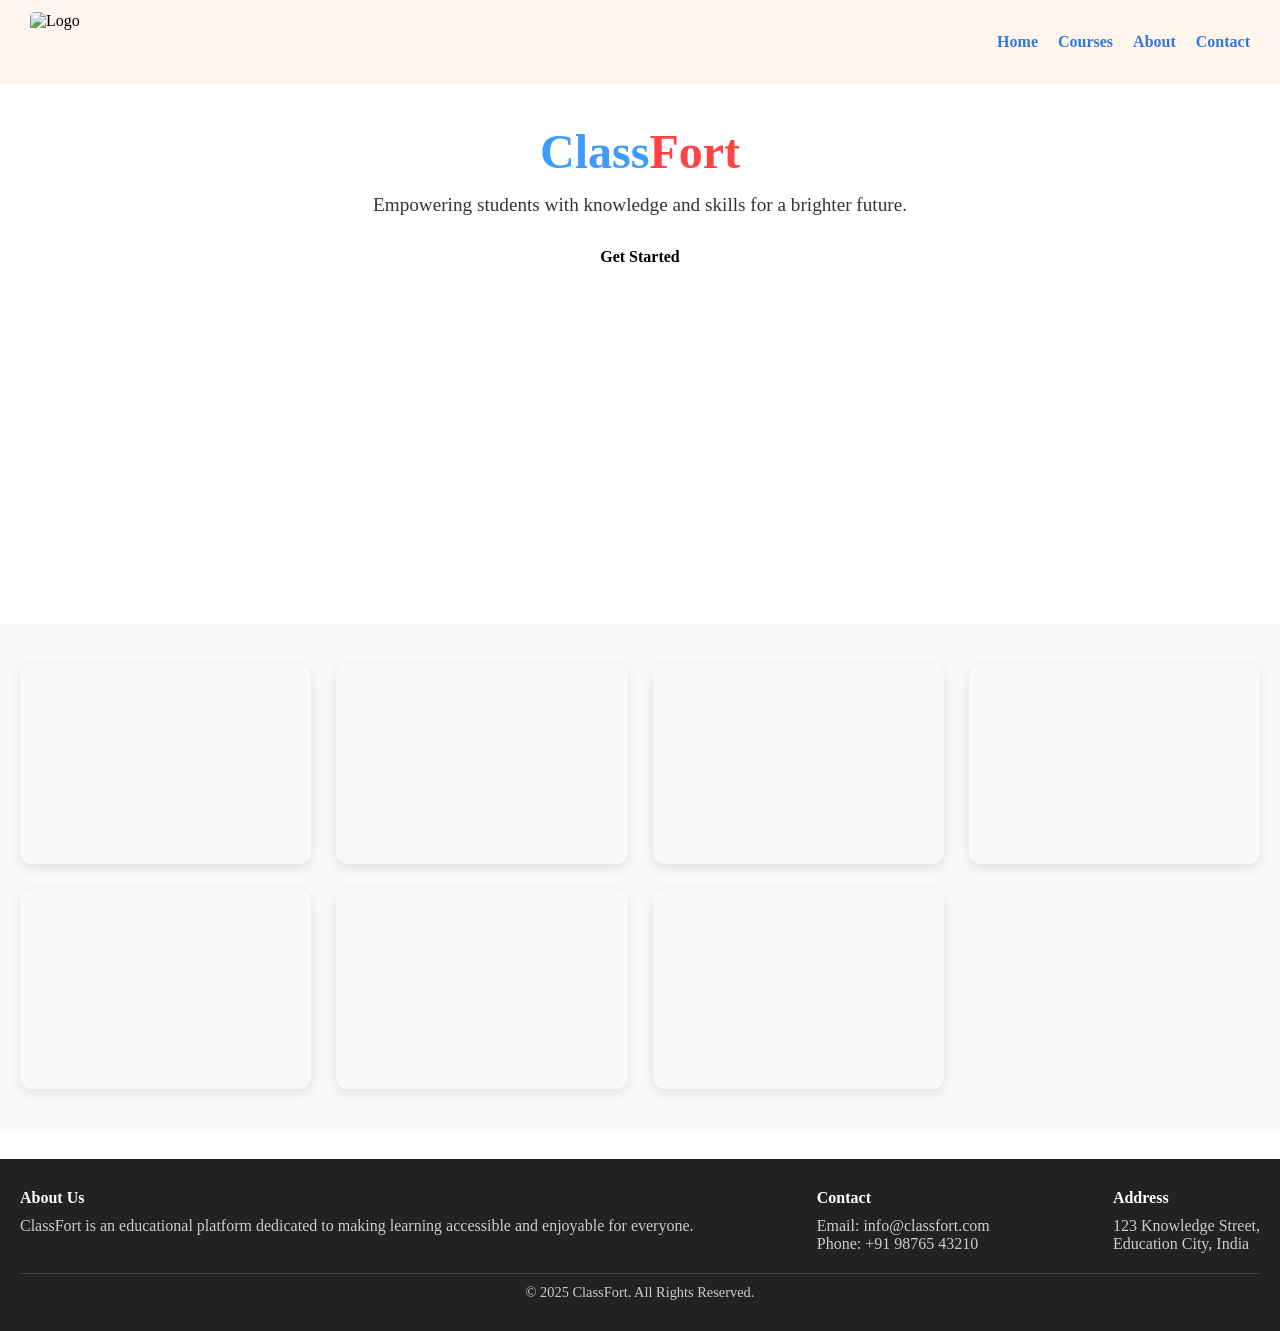
==== index.html @ b30ed2c5 "Update and rename test.html to index.html" ====
<!DOCTYPE html>
<html lang="en">
<head>
  <meta charset="UTF-8">
  <meta name="viewport" content="width=device-width, initial-scale=1.0">
  <title>ClassFort - Educational Website</title>
  <link rel="stylesheet" href="test.css">
</head>
<body>

  <!-- Navbar -->
  <nav class="navbar">
    <div class="navbar-left">
      <img id="logoPreview" src="img/logo1.png" alt="Logo" class="logo">
    </div>
    <ul class="navbar-links">
      <li><a href="#">Home</a></li>
      <li><a href="#">Courses</a></li>
      <li><a href="#">About</a></li>
      <li><a href="#">Contact</a></li>
    </ul>
  </nav>

  <!-- Hero Section -->
  <section class="hero">
    <div class="hero-content">
      <h1><span class="class-text">Class</span><span class="fort-text">Fort</span></h1>
      <p>Empowering students with knowledge and skills for a brighter future.</p>
      <a href="#" class="hero-btn">Get Started</a>
    </div>
  </section>

  <!-- Card Section -->
  <section class="cards-container">
    <div class="card" style="background: url('img/advance-ccc.png') no-repeat center center; background-size: cover;"></div>
    <div class="card" style="background: url('img/tally-prime.png') no-repeat center center; background-size: cover;"></div>
    <div class="card" style="background: url('img/chatgpt-ai.png') no-repeat center center; background-size: cover;"></div>
    <div class="card" style="background: url('img/graphic-design.png') no-repeat center center; background-size: cover;"></div>
    <div class="card" style="background: url('img/digital-marketing.png') no-repeat center center; background-size: cover;"></div>
    <div class="card" style="background: url('img/accounting.png') no-repeat center center; background-size: cover;"></div>
    <div class="card" style="background: url('img/spoken-english.png') no-repeat center center; background-size: cover;"></div>
  </section>

  <!-- Footer -->
  <footer>
    <div class="footer-container">
      <div class="footer-section">
        <h4>About Us</h4>
        <p>ClassFort is an educational platform dedicated to making learning accessible and enjoyable for everyone.</p>
      </div>
      <div class="footer-section">
        <h4>Contact</h4>
        <p>Email: info@classfort.com</p>
        <p>Phone: +91 98765 43210</p>
      </div>
      <div class="footer-section">
        <h4>Address</h4>
        <p>123 Knowledge Street,<br> Education City, India</p>
      </div>
    </div>
    <div class="footer-bottom">
      <p>© 2025 ClassFort. All Rights Reserved.</p>
    </div>
  </footer>

  <script>
    // Optional: only works if you add a file input with id="logoUpload"
    const logoUpload = document.getElementById("logoUpload");
    const logoPreview = document.getElementById("logoPreview");

    if (logoUpload) {
      logoUpload.addEventListener("change", (event) => {
        const file = event.target.files[0];
        if (file) {
          logoPreview.src = URL.createObjectURL(file);
        }
      });
    }
  </script>

</body>
</html>
---- test.css ----
/* Reset */
* {
  margin: 0;
  padding: 0;
  box-sizing: border-box;
}

/* Navbar */
.navbar {
  display: flex;
  justify-content: space-between;
  align-items: center;
  background: #fff5ec;
  padding: 12px 30px;
  flex-wrap: wrap;
}

.navbar-left {
  display: flex;
  align-items: center;
  gap: 10px;
}

.logo {
  height: 40px;
  border-radius: 1px;
}

#logoUpload {
  font-size: 12px;
  color: white;
}

#logoPreview {
  height: 60px;  
  width: auto;    
  border-radius: 5px;
}

.navbar-links {
  list-style: none;
  display: flex;
  gap: 20px;
  flex-wrap: wrap;
}

.navbar-links li a {
  color: rgb(49, 120, 220);
  text-decoration: none;
  font-weight: bold;
  transition: color 0.3s;
}

.navbar-links li a:hover {
  color: #ffd700;
}

/* Hero Section */
.hero {
  background: url("img/hero-bg.png") no-repeat center/cover;
  min-height: 60vh; /* Minimum height */
  display: flex;
  align-items: center;
  color: #343434;
  padding: 40px 20px;
  flex-direction: column;
  text-align: center;
}

.hero-content {
  width: 100%;
}

.hero h1 {
  font-size: clamp(2rem, 5vw, 3rem); /* responsive font size */
  margin-bottom: 15px;
}

.hero p {
  font-size: clamp(1rem, 2.5vw, 1.2rem);
  margin-bottom: 20px;
}

.hero-btn {
  display: inline-block;
  padding: 12px 24px;
  background: white;
  color: black;
  text-decoration: none;
  font-weight: bold;
  border-radius: 8px;
  transition: background 0.3s;
}

.hero-btn:hover {
  background: rgb(32, 124, 205);
}

/* Hero heading colors */
.class-text {
  color: #3e9cff;  /* Blue */
}

.fort-text {
  color: #ff4444;  /* Red */
}

/* Cards Section */
.cards-container {
  display: grid;
  grid-template-columns: repeat(auto-fit, minmax(250px, 1fr)); /* responsive grid */
  gap: 25px;
  padding: 40px 20px;
  background: #f8f9fa;
}

.card {
  position: relative;
  min-height: 200px; /* minimum height */
  background: white;
  border-radius: 12px;
  box-shadow: 0 4px 12px rgba(0,0,0,0.1);
  overflow: hidden;
  transition: transform 0.3s;
  display: flex;
  flex-direction: column;
  justify-content: center;
  align-items: center;
  padding: 20px;
  text-align: center;
}

.card:hover {
  background-size: 110%;
  transform: translateY(-5px);
  box-shadow: 0 10px 25px rgba(0,0,0,0.3);
}

/* Footer */
footer {
  background: #222;
  color: #ccc;
  padding: 30px 20px;
  margin-top: 30px;
}

.footer-container {
  display: flex;
  justify-content: space-between;
  flex-wrap: wrap;
  gap: 20px;
}

.footer-section h4 {
  margin-bottom: 10px;
  color: #fff;
}

.footer-bottom {
  text-align: center;
  margin-top: 20px;
  border-top: 1px solid #444;
  padding-top: 10px;
  font-size: 0.9rem;
}

/* Responsive Media Queries */
@media (max-width: 768px) {
  .navbar {
    flex-direction: column;
    align-items: flex-start;
  }

  .hero {
    padding: 30px 15px;
  }

  .hero h1 {
    font-size: 2rem;
  }

  .hero p {
    font-size: 1rem;
  }

  .cards-container {
    grid-template-columns: 1fr; /* single column on small screens */
    padding: 20px 10px;
  }
}

@media (max-width: 480px) {
  .hero h1 {
    font-size: 1.8rem;
  }

  .hero p {
    font-size: 0.9rem;
  }

  .hero-btn {
    padding: 10px 20px;
  }

  .card {
    min-height: auto; /* adjust height automatically */
  }
}
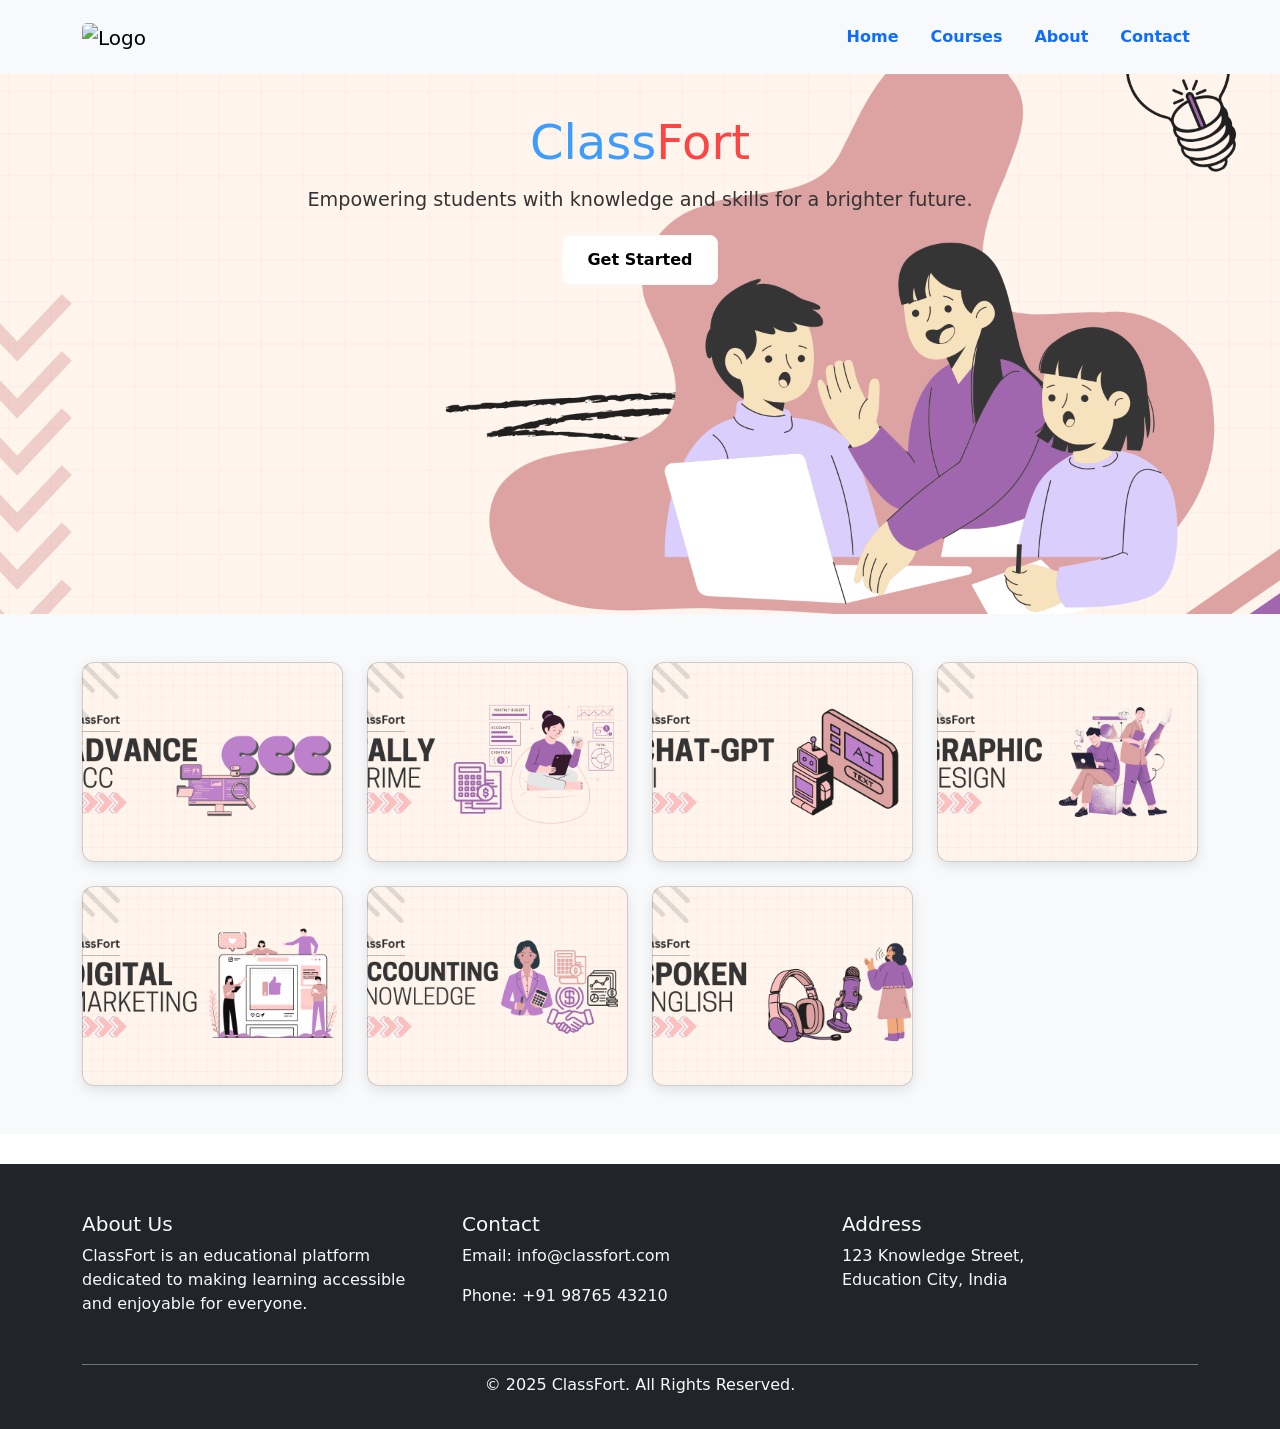
==== commit aca564da: "Update index.html" ====
--- a/index.html
+++ b/index.html
@@ -4,67 +4,98 @@
   <meta charset="UTF-8">
   <meta name="viewport" content="width=device-width, initial-scale=1.0">
   <title>ClassFort - Educational Website</title>
+  <!-- Bootstrap CSS -->
+  <link href="https://cdn.jsdelivr.net/npm/bootstrap@5.3.2/dist/css/bootstrap.min.css" rel="stylesheet">
   <link rel="stylesheet" href="test.css">
 </head>
 <body>
 
   <!-- Navbar -->
-  <nav class="navbar">
-    <div class="navbar-left">
-      <img id="logoPreview" src="img/logo1.png" alt="Logo" class="logo">
+  <nav class="navbar navbar-expand-lg navbar-light bg-light py-3">
+    <div class="container">
+      <a class="navbar-brand" href="#">
+        <img id="logoPreview" src="img/logo1.png" alt="Logo" class="img-fluid" style="height:60px;">
+      </a>
+      <button class="navbar-toggler" type="button" data-bs-toggle="collapse" data-bs-target="#navbarNav">
+        <span class="navbar-toggler-icon"></span>
+      </button>
+      <div class="collapse navbar-collapse justify-content-end" id="navbarNav">
+        <ul class="navbar-nav gap-3">
+          <li class="nav-item"><a class="nav-link text-primary fw-bold" href="#">Home</a></li>
+          <li class="nav-item"><a class="nav-link text-primary fw-bold" href="#">Courses</a></li>
+          <li class="nav-item"><a class="nav-link text-primary fw-bold" href="#">About</a></li>
+          <li class="nav-item"><a class="nav-link text-primary fw-bold" href="#">Contact</a></li>
+        </ul>
+      </div>
     </div>
-    <ul class="navbar-links">
-      <li><a href="#">Home</a></li>
-      <li><a href="#">Courses</a></li>
-      <li><a href="#">About</a></li>
-      <li><a href="#">Contact</a></li>
-    </ul>
   </nav>
 
   <!-- Hero Section -->
-  <section class="hero">
-    <div class="hero-content">
+  <section class="hero d-flex align-items-center text-center">
+    <div class="container hero-content">
       <h1><span class="class-text">Class</span><span class="fort-text">Fort</span></h1>
       <p>Empowering students with knowledge and skills for a brighter future.</p>
-      <a href="#" class="hero-btn">Get Started</a>
+      <a href="#" class="btn btn-light hero-btn">Get Started</a>
     </div>
   </section>
 
   <!-- Card Section -->
-  <section class="cards-container">
-    <div class="card" style="background: url('img/advance-ccc.png') no-repeat center center; background-size: cover;"></div>
-    <div class="card" style="background: url('img/tally-prime.png') no-repeat center center; background-size: cover;"></div>
-    <div class="card" style="background: url('img/chatgpt-ai.png') no-repeat center center; background-size: cover;"></div>
-    <div class="card" style="background: url('img/graphic-design.png') no-repeat center center; background-size: cover;"></div>
-    <div class="card" style="background: url('img/digital-marketing.png') no-repeat center center; background-size: cover;"></div>
-    <div class="card" style="background: url('img/accounting.png') no-repeat center center; background-size: cover;"></div>
-    <div class="card" style="background: url('img/spoken-english.png') no-repeat center center; background-size: cover;"></div>
+  <section class="cards-container py-5 bg-light">
+    <div class="container">
+      <div class="row g-4">
+        <div class="col-sm-6 col-md-4 col-lg-3">
+          <div class="card h-100" style="background: url('img/advance-ccc.png') center/cover no-repeat;"></div>
+        </div>
+        <div class="col-sm-6 col-md-4 col-lg-3">
+          <div class="card h-100" style="background: url('img/tally-prime.png') center/cover no-repeat;"></div>
+        </div>
+        <div class="col-sm-6 col-md-4 col-lg-3">
+          <div class="card h-100" style="background: url('img/chatgpt-ai.png') center/cover no-repeat;"></div>
+        </div>
+        <div class="col-sm-6 col-md-4 col-lg-3">
+          <div class="card h-100" style="background: url('img/graphic-design.png') center/cover no-repeat;"></div>
+        </div>
+        <div class="col-sm-6 col-md-4 col-lg-3">
+          <div class="card h-100" style="background: url('img/digital-marketing.png') center/cover no-repeat;"></div>
+        </div>
+        <div class="col-sm-6 col-md-4 col-lg-3">
+          <div class="card h-100" style="background: url('img/accounting.png') center/cover no-repeat;"></div>
+        </div>
+        <div class="col-sm-6 col-md-4 col-lg-3">
+          <div class="card h-100" style="background: url('img/spoken-english.png') center/cover no-repeat;"></div>
+        </div>
+      </div>
+    </div>
   </section>
 
   <!-- Footer -->
-  <footer>
-    <div class="footer-container">
-      <div class="footer-section">
-        <h4>About Us</h4>
-        <p>ClassFort is an educational platform dedicated to making learning accessible and enjoyable for everyone.</p>
+  <footer class="bg-dark text-light pt-5 pb-3">
+    <div class="container">
+      <div class="row">
+        <div class="col-md-4 mb-3">
+          <h5>About Us</h5>
+          <p>ClassFort is an educational platform dedicated to making learning accessible and enjoyable for everyone.</p>
+        </div>
+        <div class="col-md-4 mb-3">
+          <h5>Contact</h5>
+          <p>Email: info@classfort.com</p>
+          <p>Phone: +91 98765 43210</p>
+        </div>
+        <div class="col-md-4 mb-3">
+          <h5>Address</h5>
+          <p>123 Knowledge Street,<br> Education City, India</p>
+        </div>
       </div>
-      <div class="footer-section">
-        <h4>Contact</h4>
-        <p>Email: info@classfort.com</p>
-        <p>Phone: +91 98765 43210</p>
+      <div class="text-center mt-3 border-top border-secondary pt-2">
+        <p>© 2025 ClassFort. All Rights Reserved.</p>
       </div>
-      <div class="footer-section">
-        <h4>Address</h4>
-        <p>123 Knowledge Street,<br> Education City, India</p>
-      </div>
-    </div>
-    <div class="footer-bottom">
-      <p>© 2025 ClassFort. All Rights Reserved.</p>
     </div>
   </footer>
 
+  <!-- Bootstrap JS -->
+  <script src="https://cdn.jsdelivr.net/npm/bootstrap@5.3.2/dist/js/bootstrap.bundle.min.js"></script>
+
   <script>
-    // Optional: only works if you add a file input with id="logoUpload"
     const logoUpload = document.getElementById("logoUpload");
     const logoPreview = document.getElementById("logoPreview");
 
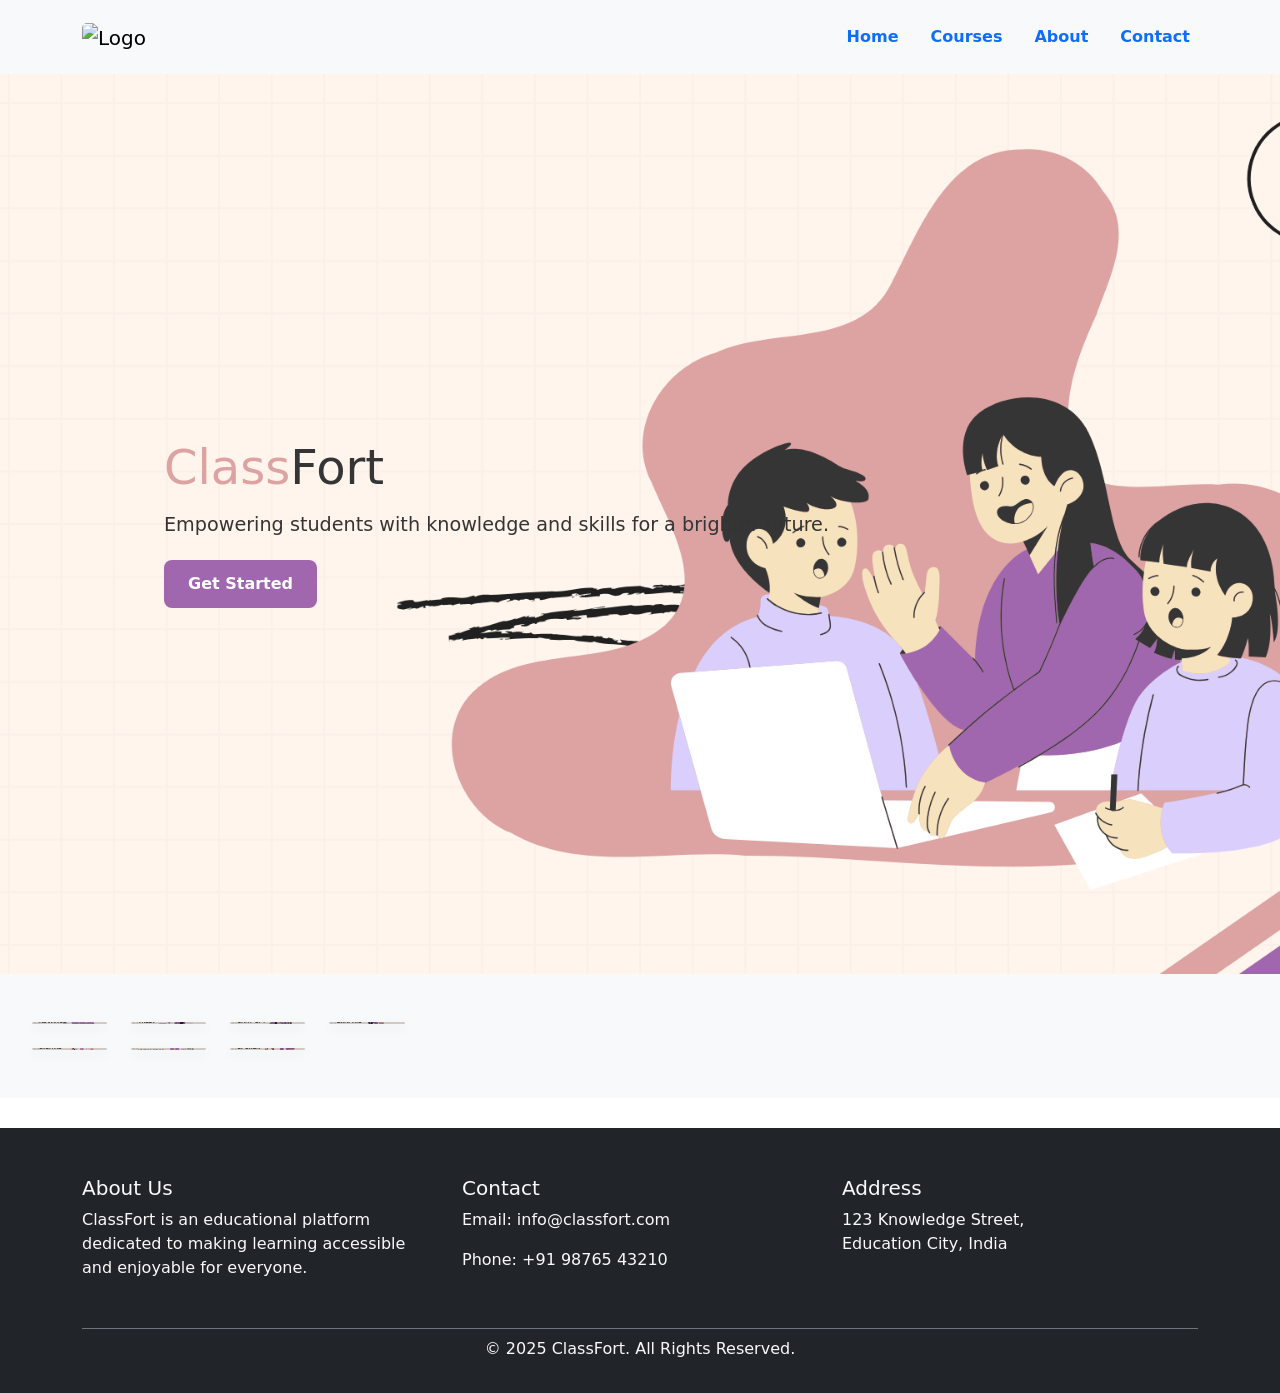
==== commit 9358f595: "Update index.html" ====
--- a/index.html
+++ b/index.html
@@ -31,13 +31,14 @@
   </nav>
 
   <!-- Hero Section -->
-  <section class="hero d-flex align-items-center text-center">
-    <div class="container hero-content">
-      <h1><span class="class-text">Class</span><span class="fort-text">Fort</span></h1>
-      <p>Empowering students with knowledge and skills for a brighter future.</p>
-      <a href="#" class="btn btn-light hero-btn">Get Started</a>
-    </div>
-  </section>
+  <section class="hero">
+  <div class="hero-content">
+    <h1><span class="class-text">Class</span><span class="fort-text">Fort</span></h1>
+    <p>Empowering students with knowledge and skills for a brighter future.</p>
+    <a href="#" class="hero-btn">Get Started</a>
+  </div>
+</section>
+
 
   <!-- Card Section -->
   <section class="cards-container py-5 bg-light">
--- a/test.css
+++ b/test.css
@@ -58,19 +58,25 @@
 /* Hero Section */
 .hero {
   background: url("img/hero-bg.png") no-repeat center/cover;
-  min-height: 60vh; /* Minimum height */
-  display: flex;
-  align-items: center;
+  height: 100vh;               /* full viewport height */
+  width: 100%;                 /* full width */
+  display: flex;
+  align-items: center;
+  justify-content: center;
   color: #343434;
   padding: 40px 20px;
   flex-direction: column;
-  text-align: center;
+  text-align: center;          /* default center for mobile fallback */
 }
 
 .hero-content {
-  width: 100%;
-}
-
+  width: 80%;       /* 100% - 20% margin-left */
+  text-align: left;
+  margin-left: 0;   /* remove extra margin */
+  padding-left: 20px; /* optional spacing from left */
+}
+
+/* Heading and paragraph responsive */
 .hero h1 {
   font-size: clamp(2rem, 5vw, 3rem); /* responsive font size */
   margin-bottom: 15px;
@@ -81,11 +87,12 @@
   margin-bottom: 20px;
 }
 
+/* Hero button */
 .hero-btn {
   display: inline-block;
   padding: 12px 24px;
-  background: white;
-  color: black;
+  background: #a067ae;
+  color: white;
   text-decoration: none;
   font-weight: bold;
   border-radius: 8px;
@@ -93,22 +100,24 @@
 }
 
 .hero-btn:hover {
-  background: rgb(32, 124, 205);
+  background: rgb(255, 255, 255);
+  border: #dda2a2 1px 1px;
+  color: #353535;
 }
 
 /* Hero heading colors */
 .class-text {
-  color: #3e9cff;  /* Blue */
+  color: #dda2a2;  /* Blue */
 }
 
 .fort-text {
-  color: #ff4444;  /* Red */
+  color: #353535;  /* Red */
 }
 
 /* Cards Section */
 .cards-container {
   display: grid;
-  grid-template-columns: repeat(auto-fit, minmax(250px, 1fr)); /* responsive grid */
+  grid-template-columns: repeat(3, 1fr); /* exactly 3 cards in a row */
   gap: 25px;
   padding: 40px 20px;
   background: #f8f9fa;
@@ -116,7 +125,7 @@
 
 .card {
   position: relative;
-  min-height: 200px; /* minimum height */
+  height: 250px; /* default card height for desktop */
   background: white;
   border-radius: 12px;
   box-shadow: 0 4px 12px rgba(0,0,0,0.1);
@@ -126,9 +135,9 @@
   flex-direction: column;
   justify-content: center;
   align-items: center;
-  padding: 20px;
   text-align: center;
 }
+
 
 .card:hover {
   background-size: 110%;
@@ -165,14 +174,43 @@
 }
 
 /* Responsive Media Queries */
+/* Mobile dropdown background */
+@media (max-width: 992px) {
+  .navbar-collapse {
+    background: #fff5ec;  /* match your navbar background */
+    padding: 15px;
+    border-radius: 8px;
+  }
+
+  .navbar-nav .nav-link {
+    padding: 10px 15px;
+    color: #3178dc !important; /* your link color */
+    font-weight: bold;
+  }
+
+  .navbar-nav .nav-link:hover {
+    color: #ffd700 !important;
+  }
+}
+
 @media (max-width: 768px) {
-  .navbar {
+  .hero {
+    background: url("img/hero-bg-mobile2.png") no-repeat center center;
+    background-size: cover;
+    height: 100vh;
+    width: 100%;
+    display: flex;
+    align-items: center;       /* vertical centering */
+    justify-content: center;   /* horizontal centering */
     flex-direction: column;
-    align-items: flex-start;
-  }
-
-  .hero {
-    padding: 30px 15px;
+    text-align: center;
+    padding: 20px;
+  }
+
+ .hero-content {
+    width: 90%;           /* nearly full width */
+    text-align: center;   /* center text */
+    margin-left: 0;       /* remove desktop margin */
   }
 
   .hero h1 {
@@ -183,11 +221,23 @@
     font-size: 1rem;
   }
 
+  .hero-btn {
+    padding: 10px 20px;
+  }
+
   .cards-container {
-    grid-template-columns: 1fr; /* single column on small screens */
-    padding: 20px 10px;
-  }
-}
+    grid-template-columns: 1fr;
+  }
+
+  .card {
+    width: 100%;
+    height: auto;
+    aspect-ratio: 16 / 9;
+    background-size: cover !important;
+    background-position: center center !important;
+  }
+}
+
 
 @media (max-width: 480px) {
   .hero h1 {
@@ -204,5 +254,6 @@
 
   .card {
     min-height: auto; /* adjust height automatically */
-  }
-}
+   /* height: 20vh; /* taller cards for small mobiles */
+  }
+}
